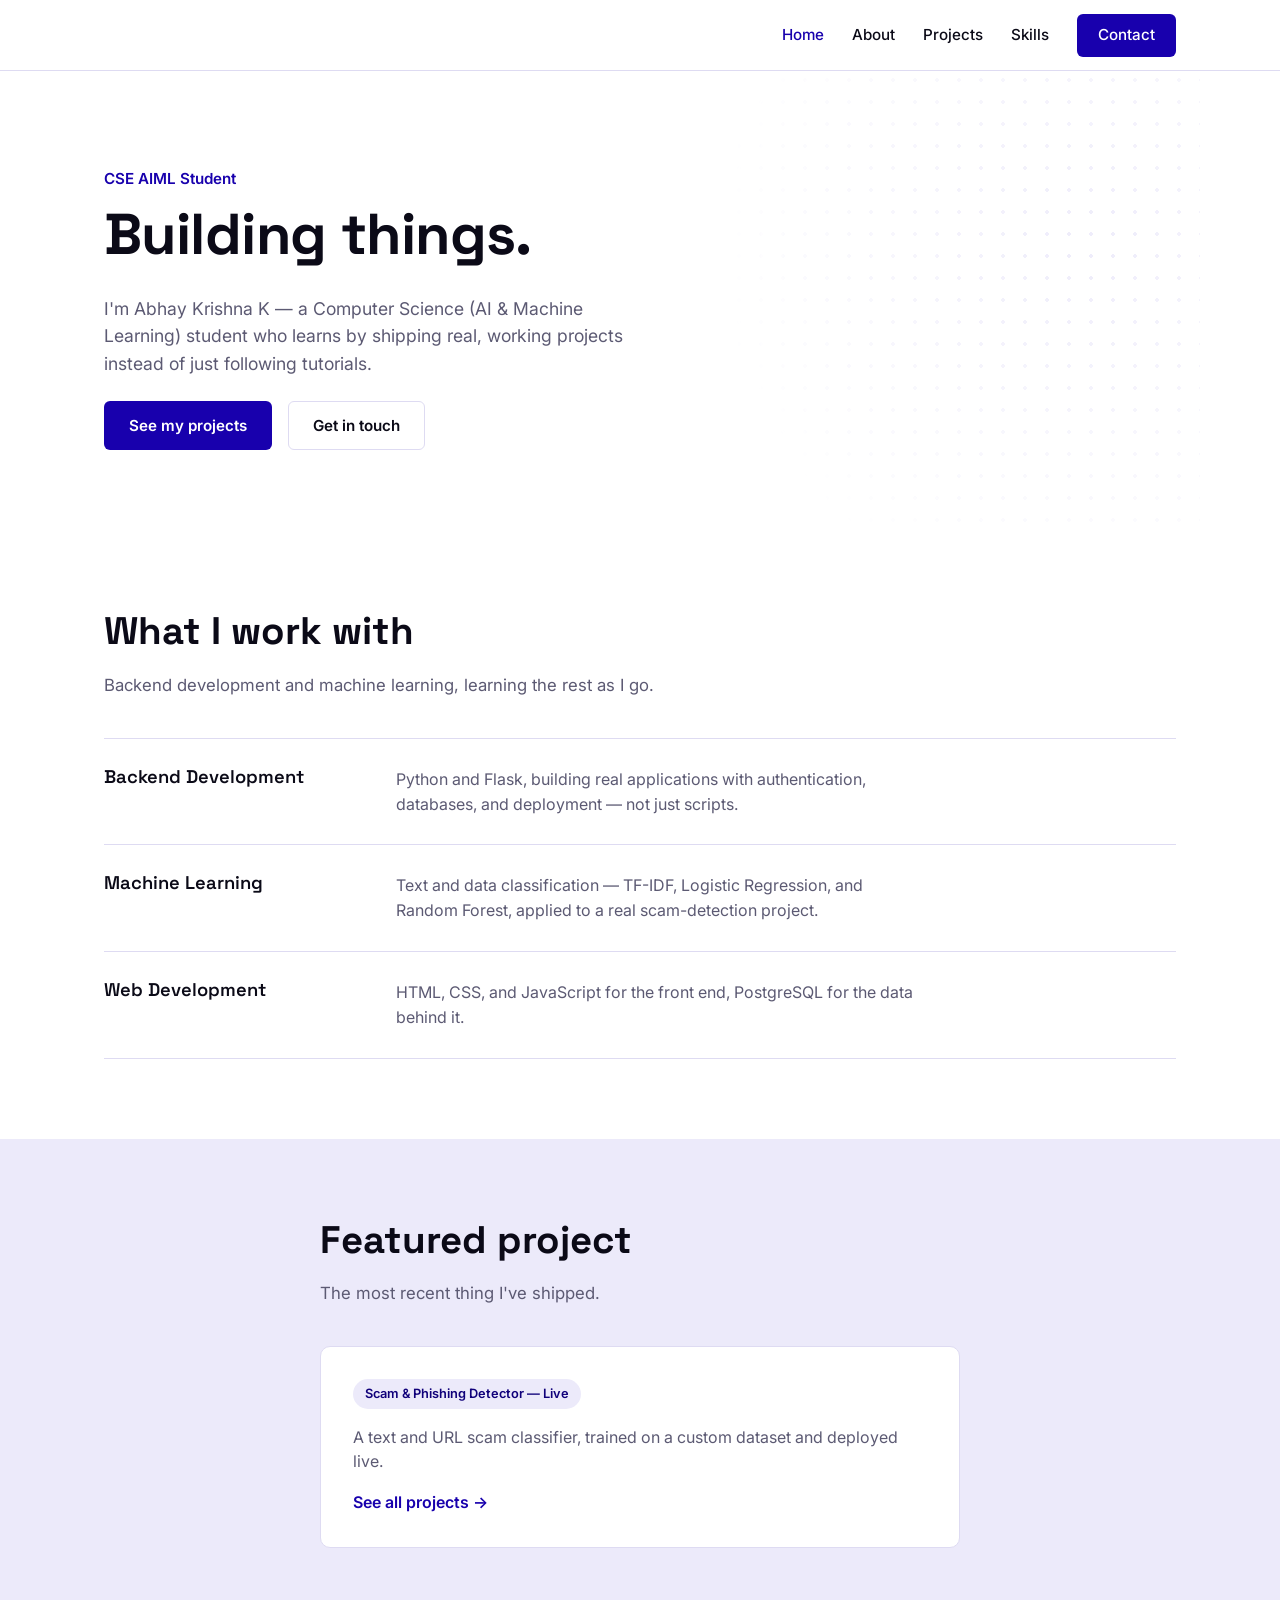
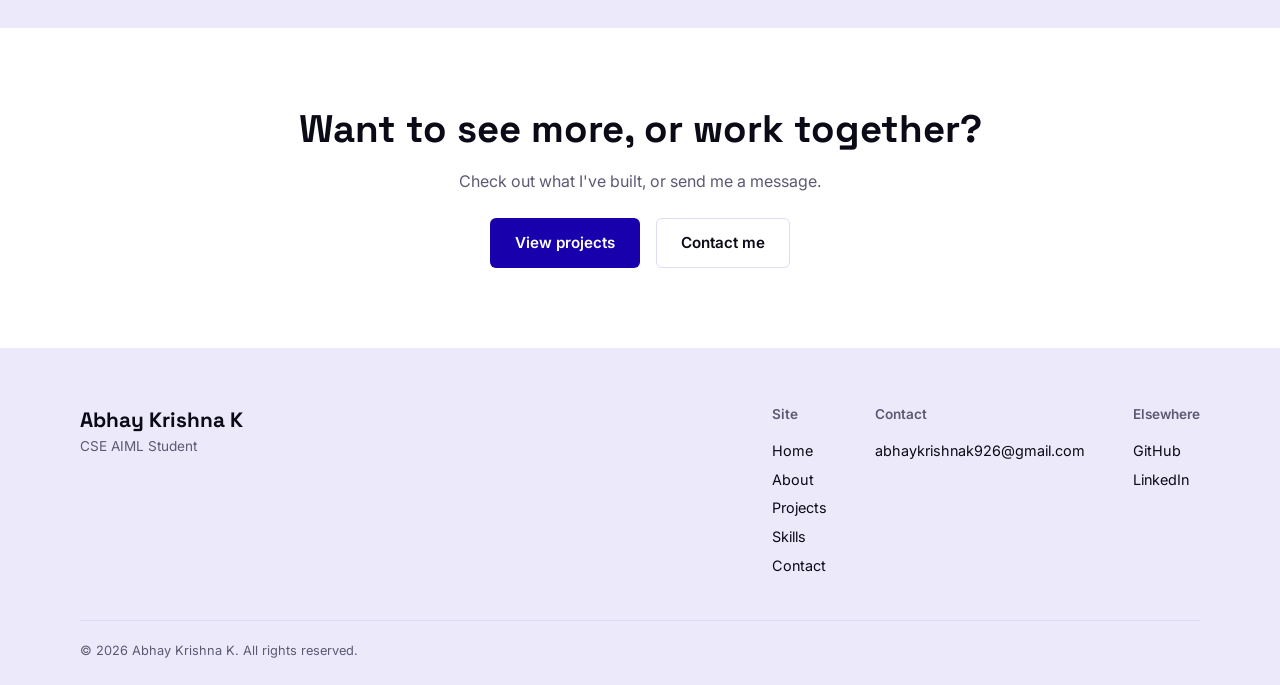
==== index.html @ 6443f4a4 "Initial portfolio" ====
<!DOCTYPE html>
<html lang="en">
<head>
<meta charset="UTF-8">
<meta name="viewport" content="width=device-width, initial-scale=1.0">
<title>Abhay Krishna K — CSE AIML Student</title>
<meta name="description" content="Portfolio of Abhay Krishna K — CSE AIML student, developer of GIBYT and the Scam & Phishing Detector.">
<link rel="preconnect" href="https://fonts.googleapis.com">
<link rel="preconnect" href="https://fonts.gstatic.com" crossorigin>
<link href="https://fonts.googleapis.com/css2?family=Space+Grotesk:wght@500;600;700&family=Inter:wght@400;500;600&display=swap" rel="stylesheet">
<link rel="stylesheet" href="static/css/style.css">
</head>
<body>

<header class="site-header">
  <nav class="navbar" aria-label="Main navigation">
    <a href="index.html" class="brand">
      <span style="font-family: var(--font-display); font-weight: 700; font-size: 1.3rem;"></span>
    </a>
    <button class="nav-toggle" id="navToggle" aria-expanded="false" aria-controls="navLinks" aria-label="Toggle menu">
      <span></span><span></span><span></span>
    </button>
    <div class="nav-links" id="navLinks">
      <a href="index.html" class="active">Home</a>
      <a href="about.html">About</a>
      <a href="projects.html">Projects</a>
      <a href="skills.html">Skills</a>
      <a href="contact.html" class="btn btn-primary nav-login">Contact</a>
    </div>
  </nav>
</header>

<main>

  <section class="hero">
    <div class="hero-grid" aria-hidden="true"></div>
    <div class="hero-inner">
      <p class="eyebrow">CSE AIML Student</p>
      <h1>Building things.</h1>
      <p class="hero-sub">
        I'm Abhay Krishna K — a Computer Science (AI &amp; Machine Learning) student
        who learns by shipping real, working projects instead of just following
        tutorials.
      </p>
      <div class="hero-actions">
        <a href="projects.html" class="btn btn-primary">See my projects</a>
        <a href="contact.html" class="btn btn-ghost">Get in touch</a>
      </div>
    </div>
  </section>

  <section class="section" id="what-i-do">
    <div class="section-head">
      <h2>What I work with</h2>
      <p class="section-lede">Backend development and machine learning, learning the rest as I go.</p>
    </div>

    <ul class="service-list">
      <li class="service-row">
        <h3>Backend Development</h3>
        <p>Python and Flask, building real applications with authentication, databases, and deployment — not just scripts.</p>
      </li>
      <li class="service-row">
        <h3>Machine Learning</h3>
        <p>Text and data classification — TF-IDF, Logistic Regression, and Random Forest, applied to a real scam-detection project.</p>
      </li>
      <li class="service-row">
        <h3>Web Development</h3>
        <p>HTML, CSS, and JavaScript for the front end, PostgreSQL for the data behind it.</p>
      </li>
    </ul>
  </section>

  <section class="section section-tint" id="featured-project">
    <div class="section-head">
      <h2>Featured project</h2>
      <p class="section-lede">The most recent thing I've shipped.</p>
    </div>

    <div class="placeholder-card">
      <span class="status-pill">Scam &amp; Phishing Detector — Live</span>
      <p>A text and URL scam classifier, trained on a custom dataset and deployed live.</p>
      <a href="projects.html" class="text-link">See all projects →</a>
    </div>
  </section>

  <section class="section cta-section">
    <h2>Want to see more, or work together?</h2>
    <p>Check out what I've built, or send me a message.</p>
    <div class="hero-actions">
      <a href="projects.html" class="btn btn-primary">View projects</a>
      <a href="contact.html" class="btn btn-ghost">Contact me</a>
    </div>
  </section>

</main>

<footer class="site-footer">
  <div class="footer-top">
    <div class="footer-brand">
      <span style="font-family: var(--font-display); font-weight: 700; font-size: 1.3rem;">Abhay Krishna K</span>
      <p class="footer-tagline">CSE AIML Student</p>
    </div>
    <div class="footer-links">
      <div class="footer-col">
        <h4>Site</h4>
        <a href="index.html">Home</a>
        <a href="about.html">About</a>
        <a href="projects.html">Projects</a>
        <a href="skills.html">Skills</a>
        <a href="contact.html">Contact</a>
      </div>
      <div class="footer-col">
        <h4>Contact</h4>
        <a href="mailto:abhaykrishnak926@gmail.com">abhaykrishnak926@gmail.com</a>
      </div>
      <div class="footer-col">
        <h4>Elsewhere</h4>
        <a href="https://github.com/abhaykrishnak926-create" target="_blank" rel="noopener">GitHub</a>
        <a href="https://www.linkedin.com/in/abhay-krishna-k-b422a4380" target="_blank" rel="noopener">LinkedIn</a>
      </div>
    </div>
  </div>
  <div class="footer-bottom">
    <p>&copy; <span id="year"></span> Abhay Krishna K. All rights reserved.</p>
  </div>
</footer>

<script src="static/js/script.js"></script>
</body>
</html>
---- static/css/style.css ----
/* ============================
   Gibyt — Design Tokens
   ============================ */
:root {
  --ink: #0B0A17;
  --indigo: #1800AD;
  --indigo-deep: #10007A;
  --indigo-tint: #ECEAFA;
  --slate: #5C5A73;
  --white: #FFFFFF;
  --border: #DEDBF2;

  --font-display: "Space Grotesk", sans-serif;
  --font-body: "Inter", sans-serif;

  --max-width: 1120px;
  --radius-sm: 6px;
  --radius-md: 10px;
}

* { box-sizing: border-box; }

html { scroll-behavior: smooth; }

body {
  margin: 0;
  font-family: var(--font-body);
  color: var(--ink);
  background: var(--white);
  line-height: 1.55;
  -webkit-font-smoothing: antialiased;
}

img { max-width: 100%; display: block; }

a {
  color: inherit;
  text-decoration: none;
}

h1, h2, h3 {
  font-family: var(--font-display);
  font-weight: 700;
  line-height: 1.1;
  margin: 0 0 0.5em;
}

h2 { font-size: clamp(1.8rem, 3vw, 2.4rem); }
h3 { font-size: 1.15rem; font-weight: 600; }

p { margin: 0 0 1em; color: var(--slate); }

.section {
  padding: 5rem 1.5rem;
  max-width: var(--max-width);
  margin: 0 auto;
}

.section-tint {
  max-width: none;
  background: var(--indigo-tint);
}
.section-tint > * { max-width: var(--max-width); margin-left: auto; margin-right: auto; }

.section-head {
  max-width: 640px;
  margin-bottom: 2.5rem;
}
.section-lede { font-size: 1.05rem; }

/* Buttons */
.btn {
  display: inline-block;
  padding: 0.75rem 1.5rem;
  border-radius: var(--radius-sm);
  font-family: var(--font-body);
  font-weight: 600;
  font-size: 0.95rem;
  border: 1.5px solid transparent;
  transition: background-color 0.15s ease, color 0.15s ease, border-color 0.15s ease;
}
.btn-primary {
  background: var(--indigo);
  color: var(--white);
}
.btn-primary:hover { background: var(--indigo-deep); }

.btn-ghost {
  background: transparent;
  color: var(--ink);
  border-color: var(--border);
}
.btn-ghost:hover { border-color: var(--indigo); color: var(--indigo); }

.text-link {
  color: var(--indigo);
  font-weight: 600;
}
.text-link:hover { text-decoration: underline; }

/* ============================
   Header / Navbar
   ============================ */
.site-header {
  position: sticky;
  top: 0;
  background: rgba(255, 255, 255, 0.92);
  backdrop-filter: blur(8px);
  border-bottom: 1px solid var(--border);
  z-index: 100;
}

.navbar {
  max-width: var(--max-width);
  margin: 0 auto;
  padding: 0.85rem 1.5rem;
  display: flex;
  align-items: center;
  justify-content: space-between;
}

.brand-logo { height: 50px; width: auto; }

.nav-links {
  display: flex;
  align-items: center;
  gap: 1.75rem;
}

.nav-links a {
  font-size: 0.95rem;
  font-weight: 500;
  color: var(--ink);
}
.nav-links a.active,
.nav-links a:hover { color: var(--indigo); }

.nav-links a.btn { color: var(--white); }
.nav-links a.btn:hover { color: var(--white); }

.nav-login { padding: 0.55rem 1.25rem; }

.nav-toggle {
  display: none;
  flex-direction: column;
  justify-content: space-between;
  width: 24px;
  height: 18px;
  background: none;
  border: none;
  cursor: pointer;
  padding: 0;
}
.nav-toggle span {
  display: block;
  height: 2px;
  width: 100%;
  background: var(--ink);
}

/* ============================
   Hero
   ============================ */
.hero {
  position: relative;
  overflow: hidden;
  padding: 6rem 1.5rem 5rem;
  max-width: var(--max-width);
  margin: 0 auto;
}

.hero-inner { max-width: 640px; position: relative; z-index: 1; }

.eyebrow {
  color: var(--indigo);
  font-weight: 600;
  font-size: 0.95rem;
  margin-bottom: 0.75rem;
}

.hero h1 {
  font-size: clamp(2.4rem, 5vw, 3.6rem);
  letter-spacing: -0.01em;
}

.hero-sub {
  font-size: 1.1rem;
  max-width: 520px;
}

.hero-actions {
  display: flex;
  gap: 1rem;
  flex-wrap: wrap;
  margin-top: 1.5rem;
}

/* Quiet bit-grid motif — nods to "gigabytes" without being a circuit-board cliche */
.hero-grid {
  position: absolute;
  top: -10%;
  right: -8%;
  width: 60%;
  height: 120%;
  background-image: radial-gradient(var(--indigo-tint) 2px, transparent 2px);
  background-size: 22px 22px;
  mask-image: radial-gradient(circle at 70% 40%, black 0%, transparent 65%);
  -webkit-mask-image: radial-gradient(circle at 70% 40%, black 0%, transparent 65%);
  opacity: 0.9;
  z-index: 0;
}

/* ============================
   What We Do — editorial list
   ============================ */
.service-list {
  list-style: none;
  margin: 0;
  padding: 0;
  border-top: 1px solid var(--border);
}

.service-row {
  display: grid;
  grid-template-columns: 260px 1fr;
  gap: 2rem;
  padding: 1.75rem 0;
  border-bottom: 1px solid var(--border);
}

.service-row h3 { margin: 0; }
.service-row p { margin: 0; max-width: 520px; }

/* ============================
   Placeholder cards (Products / Work teasers)
   ============================ */
.placeholder-card {
  background: var(--white);
  border: 1px solid var(--border);
  border-radius: var(--radius-md);
  padding: 2rem;
  max-width: 640px;
}

.status-pill {
  display: inline-block;
  background: var(--indigo-tint);
  color: var(--indigo-deep);
  font-size: 0.8rem;
  font-weight: 600;
  padding: 0.3rem 0.75rem;
  border-radius: 999px;
  margin-bottom: 1rem;
}
.status-pill-muted {
  background: #F1F0F5;
  color: var(--slate);
}

/* ============================
   Why Gibyt — dark band
   ============================ */
.section-dark {
  max-width: none;
  background: var(--ink);
  color: var(--white);
  padding: 5rem 1.5rem;
}
.why-inner {
  max-width: 640px;
  margin: 0 auto;
}
.section-dark h2 { color: var(--white); }
.section-dark p { color: #C9C7DA; font-size: 1.1rem; }

/* ============================
   CTA
   ============================ */
.cta-section {
  text-align: center;
}
.cta-section .hero-actions { justify-content: center; }
.cta-section p { max-width: 480px; margin-left: auto; margin-right: auto; }

/* ============================
   Footer
   ============================ */
.site-footer {
  background: var(--indigo-tint);
  padding: 3.5rem 1.5rem 1.5rem;
}

.footer-top {
  max-width: var(--max-width);
  margin: 0 auto;
  display: flex;
  flex-wrap: wrap;
  justify-content: space-between;
  gap: 3rem;
  padding-bottom: 2.5rem;
  border-bottom: 1px solid var(--border);
}

.footer-logo { height: 50px; margin-bottom: 0.75rem; }
.footer-tagline { font-size: 0.85rem; color: var(--slate); margin: 0; }

.footer-links {
  display: flex;
  gap: 3rem;
  flex-wrap: wrap;
}

.footer-col h4 {
  font-family: var(--font-body);
  font-size: 0.85rem;
  font-weight: 600;
  color: var(--slate);
  margin: 0 0 0.75rem;
}
.footer-col a {
  display: block;
  font-size: 0.9rem;
  padding: 0.2rem 0;
  color: var(--ink);
}
.footer-col a:hover { color: var(--indigo); }

.footer-bottom {
  max-width: var(--max-width);
  margin: 0 auto;
  padding-top: 1.25rem;
}
.footer-bottom p {
  font-size: 0.8rem;
  color: var(--slate);
  margin: 0;
}

/* ============================
   Responsive
   ============================ */
@media (max-width: 860px) {
  .service-row {
    grid-template-columns: 1fr;
    gap: 0.5rem;
  }
}

@media (max-width: 720px) {
  .nav-toggle { display: flex; }

  .nav-links {
    position: absolute;
    top: 100%;
    left: 0;
    right: 0;
    background: var(--white);
    border-bottom: 1px solid var(--border);
    flex-direction: column;
    align-items: flex-start;
    gap: 0;
    padding: 0.5rem 1.5rem 1.25rem;
    display: none;
  }
  .nav-links.open { display: flex; }
  .nav-links a { width: 100%; padding: 0.6rem 0; }
  .nav-links a.btn { width: auto; margin-top: 0.5rem; }

  .hero-grid { width: 90%; opacity: 0.6; }
}

/* Reduced motion */
@media (prefers-reduced-motion: reduce) {
  html { scroll-behavior: auto; }
  .btn, .nav-links a { transition: none; }
}

/* Visible keyboard focus */
a:focus-visible,
button:focus-visible {
  outline: 2px solid var(--indigo);
  outline-offset: 2px;
}

/* ============================
   Interior page hero (About / Work / Products / Careers / Contact)
   ============================ */
.page-hero {
  max-width: var(--max-width);
  margin: 0 auto;
  padding: 4rem 1.5rem 2.5rem;
}
.page-hero h1 {
  font-size: clamp(2rem, 4vw, 2.8rem);
}
.page-hero .hero-sub { max-width: 560px; }

/* ============================
   About page
   ============================ */
.about-grid {
  display: grid;
  grid-template-columns: repeat(2, 1fr);
  gap: 2.5rem 3rem;
}
.about-block h3 { color: var(--indigo-deep); }
.value-list {
  margin: 0;
  padding-left: 1.1rem;
  color: var(--slate);
}
.value-list li { margin-bottom: 0.4rem; }

.placeholder-card-wide { max-width: 720px; }

/* ============================
   Products page
   ============================ */
.product-grid {
  display: grid;
  grid-template-columns: repeat(auto-fit, minmax(260px, 1fr));
  gap: 1.5rem;
}
.product-card {
  border: 1px solid var(--border);
  border-radius: var(--radius-md);
  padding: 1.75rem;
}
.product-card h3 { margin-bottom: 0.4rem; }

/* ============================
   Contact page
   ============================ */
.contact-section {
  display: grid;
  grid-template-columns: 1.4fr 1fr;
  gap: 3rem;
  align-items: start;
}

.contact-form {
  display: flex;
  flex-direction: column;
  gap: 1.25rem;
}

.form-row {
  display: flex;
  flex-direction: column;
  gap: 0.4rem;
}
.form-row label {
  font-size: 0.9rem;
  font-weight: 600;
}
.form-row input,
.form-row textarea {
  font-family: var(--font-body);
  font-size: 1rem;
  padding: 0.7rem 0.9rem;
  border: 1.5px solid var(--border);
  border-radius: var(--radius-sm);
  background: var(--white);
  color: var(--ink);
  resize: vertical;
}
.form-row input:focus,
.form-row textarea:focus {
  outline: none;
  border-color: var(--indigo);
}
.form-row.invalid input,
.form-row.invalid textarea {
  border-color: #C0304A;
}
.form-error {
  font-size: 0.82rem;
  color: #C0304A;
  min-height: 1em;
}

.contact-form .btn { align-self: flex-start; }

.form-status {
  font-size: 0.9rem;
  color: var(--indigo-deep);
  min-height: 1.2em;
}

.contact-info {
  display: flex;
  flex-direction: column;
  gap: 1.75rem;
  padding-top: 0.25rem;
}
.contact-info h4 {
  font-family: var(--font-body);
  font-size: 0.85rem;
  font-weight: 600;
  color: var(--slate);
  margin: 0 0 0.5rem;
}
.contact-info a {
  display: block;
  color: var(--indigo);
  font-weight: 500;
  padding: 0.15rem 0;
}

@media (max-width: 780px) {
  .about-grid { grid-template-columns: 1fr; }
  .contact-section { grid-template-columns: 1fr; }
}

/* ============================
   Auth (Login / Signup)
   ============================ */
.auth-section {
  max-width: 480px;
  padding-top: 1rem;
}
.auth-card {
  border: 1px solid var(--border);
  border-radius: var(--radius-md);
  padding: 2rem;
}
.auth-row-between {
  display: flex;
  align-items: center;
  justify-content: space-between;
  gap: 1rem;
  font-size: 0.9rem;
}
.checkbox-row {
  display: flex;
  align-items: center;
  gap: 0.5rem;
  font-weight: 500;
  color: var(--slate);
}
.checkbox-row input { margin: 0; }
.auth-switch {
  font-size: 0.9rem;
  margin: 0.5rem 0 0;
}

/* ============================
   Flash messages
   ============================ */
.flash-messages {
  max-width: var(--max-width);
  margin: 0 auto;
  padding: 1rem 1.5rem 0;
}
.flash {
  border-radius: var(--radius-sm);
  padding: 0.75rem 1rem;
  font-size: 0.9rem;
  font-weight: 500;
  margin: 0 0 0.75rem;
}
.flash-success {
  background: var(--indigo-tint);
  color: var(--indigo-deep);
}
.flash-error {
  background: #FBE9ED;
  color: #C0304A;
}
.flash-info {
  background: #F1F0F5;
  color: var(--slate);
}

.settings-grid {
  display: grid;
  grid-template-columns: repeat(auto-fit, minmax(260px, 1fr));
  gap: 1.5rem;
}
.settings-grid .auth-card {
  background: var(--white);
}
.settings-grid h3 {
  margin-bottom: 1rem;
}

/* ============================
   Portfolio: profile photo
   ============================ */
.profile-photo {
  width: 220px;
  height: 220px;
  border-radius: 50%;
  object-fit: cover;
  border: 3px solid var(--indigo-tint);
}
.about-intro {
  display: grid;
  grid-template-columns: 220px 1fr;
  gap: 2.5rem;
  align-items: start;
  margin-bottom: 3rem;
}
@media (max-width: 780px) {
  .about-intro { grid-template-columns: 1fr; justify-items: center; text-align: center; }
}

/* ============================
   Portfolio: skill tags
   ============================ */
.skill-group {
  margin-bottom: 2.5rem;
}
.skill-group h3 {
  color: var(--indigo-deep);
  margin-bottom: 1rem;
}
.skill-tags {
  display: flex;
  flex-wrap: wrap;
  gap: 0.6rem;
  list-style: none;
  margin: 0;
  padding: 0;
}
.skill-tag {
  background: var(--indigo-tint);
  color: var(--indigo-deep);
  font-size: 0.9rem;
  font-weight: 500;
  padding: 0.5rem 1rem;
  border-radius: 999px;
}
.skill-tag.learning {
  background: #F1F0F5;
  color: var(--slate);
}

/* ============================
   Case studies (Our Work)
   ============================ */
.case-study {
  max-width: 720px;
  border: 1px solid var(--border);
  border-radius: var(--radius-md);
  padding: 2rem;
  margin-bottom: 1.5rem;
}
.case-header {
  display: flex;
  align-items: center;
  justify-content: space-between;
  gap: 1rem;
  margin-bottom: 1rem;
}
.case-header h3 { margin: 0; }
.case-field { margin-bottom: 0.6rem; }
.case-field strong { color: var(--ink); }
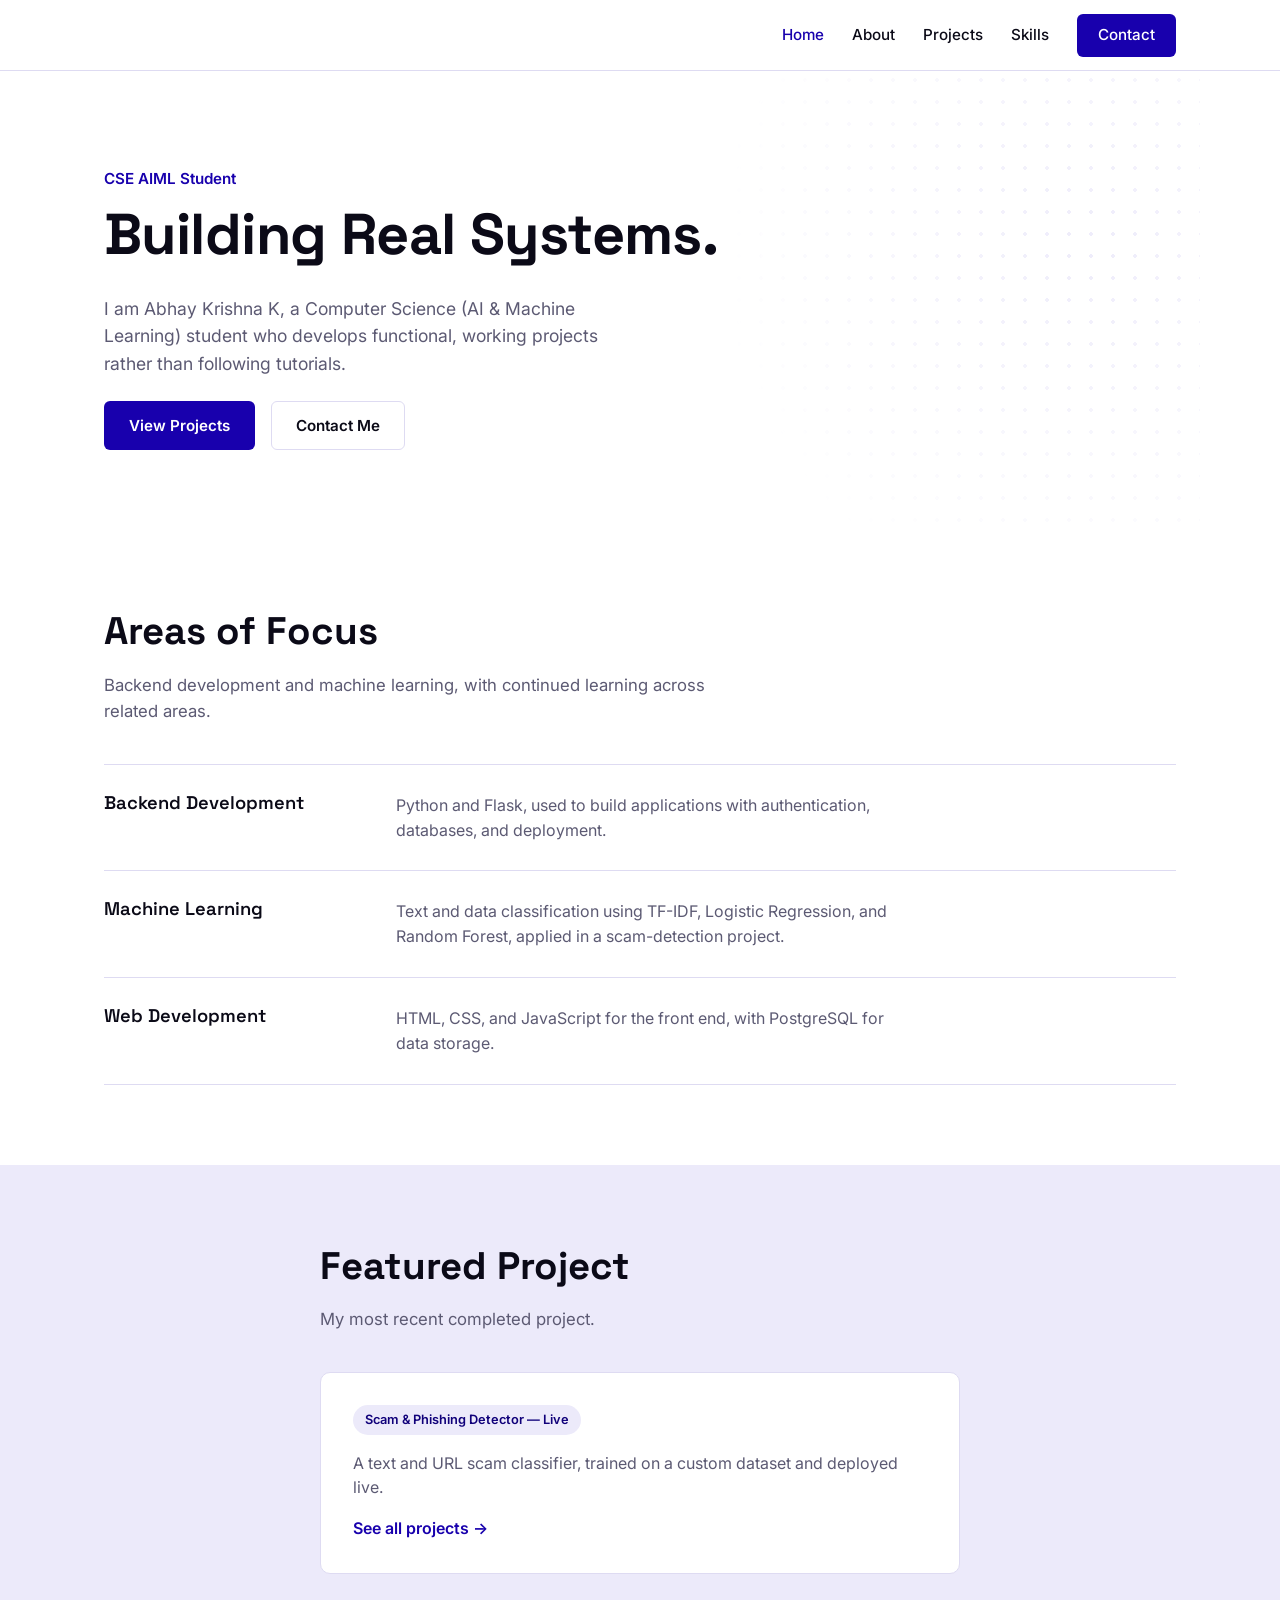
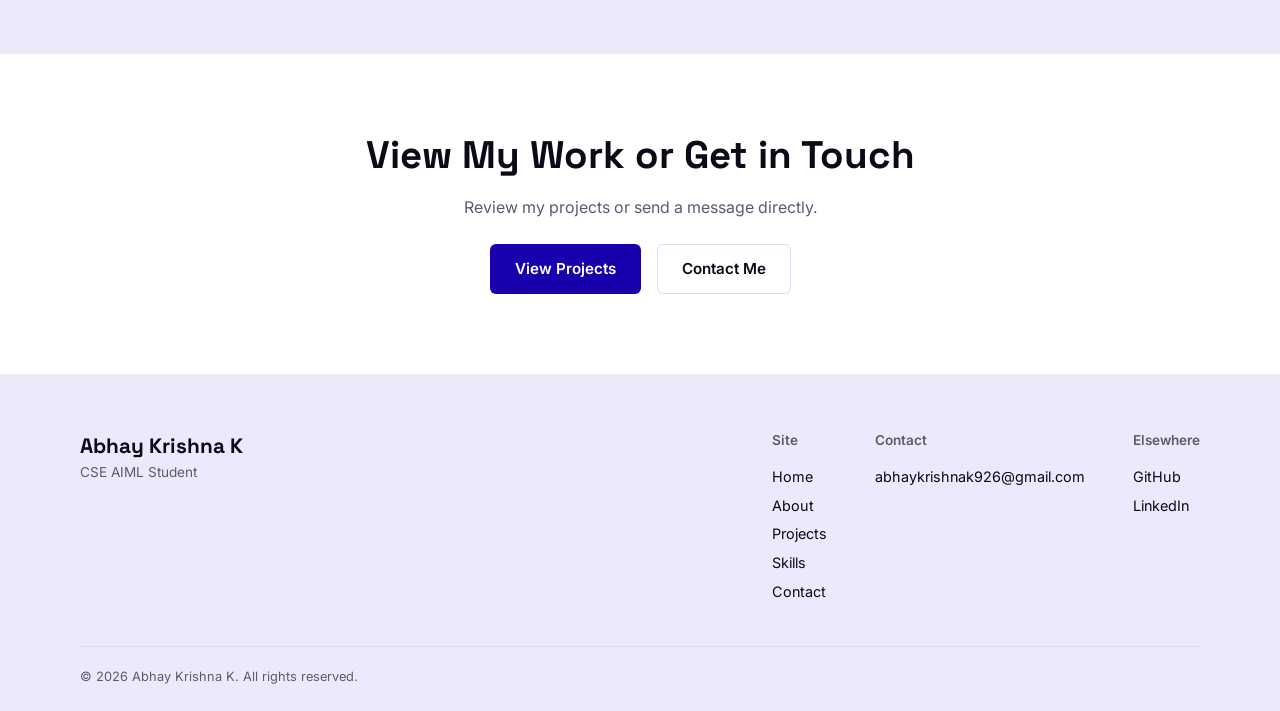
==== commit fe50bc4e: "Update content" ====
--- a/index.html
+++ b/index.html
@@ -36,45 +36,45 @@
     <div class="hero-grid" aria-hidden="true"></div>
     <div class="hero-inner">
       <p class="eyebrow">CSE AIML Student</p>
-      <h1>Building things.</h1>
+      <h1>Building Real Systems.</h1>
       <p class="hero-sub">
-        I'm Abhay Krishna K — a Computer Science (AI &amp; Machine Learning) student
-        who learns by shipping real, working projects instead of just following
-        tutorials.
+        I am Abhay Krishna K, a Computer Science (AI &amp; Machine Learning)
+        student who develops functional, working projects rather than
+        following tutorials.
       </p>
       <div class="hero-actions">
-        <a href="projects.html" class="btn btn-primary">See my projects</a>
-        <a href="contact.html" class="btn btn-ghost">Get in touch</a>
+        <a href="projects.html" class="btn btn-primary">View Projects</a>
+        <a href="contact.html" class="btn btn-ghost">Contact Me</a>
       </div>
     </div>
   </section>
 
   <section class="section" id="what-i-do">
     <div class="section-head">
-      <h2>What I work with</h2>
-      <p class="section-lede">Backend development and machine learning, learning the rest as I go.</p>
+      <h2>Areas of Focus</h2>
+      <p class="section-lede">Backend development and machine learning, with continued learning across related areas.</p>
     </div>
 
     <ul class="service-list">
       <li class="service-row">
         <h3>Backend Development</h3>
-        <p>Python and Flask, building real applications with authentication, databases, and deployment — not just scripts.</p>
+        <p>Python and Flask, used to build applications with authentication, databases, and deployment.</p>
       </li>
       <li class="service-row">
         <h3>Machine Learning</h3>
-        <p>Text and data classification — TF-IDF, Logistic Regression, and Random Forest, applied to a real scam-detection project.</p>
+        <p>Text and data classification using TF-IDF, Logistic Regression, and Random Forest, applied in a scam-detection project.</p>
       </li>
       <li class="service-row">
         <h3>Web Development</h3>
-        <p>HTML, CSS, and JavaScript for the front end, PostgreSQL for the data behind it.</p>
+        <p>HTML, CSS, and JavaScript for the front end, with PostgreSQL for data storage.</p>
       </li>
     </ul>
   </section>
 
   <section class="section section-tint" id="featured-project">
     <div class="section-head">
-      <h2>Featured project</h2>
-      <p class="section-lede">The most recent thing I've shipped.</p>
+      <h2>Featured Project</h2>
+      <p class="section-lede">My most recent completed project.</p>
     </div>
 
     <div class="placeholder-card">
@@ -85,11 +85,11 @@
   </section>
 
   <section class="section cta-section">
-    <h2>Want to see more, or work together?</h2>
-    <p>Check out what I've built, or send me a message.</p>
+    <h2>View My Work or Get in Touch</h2>
+    <p>Review my projects or send a message directly.</p>
     <div class="hero-actions">
-      <a href="projects.html" class="btn btn-primary">View projects</a>
-      <a href="contact.html" class="btn btn-ghost">Contact me</a>
+      <a href="projects.html" class="btn btn-primary">View Projects</a>
+      <a href="contact.html" class="btn btn-ghost">Contact Me</a>
     </div>
   </section>
 
@@ -128,4 +128,4 @@
 
 <script src="static/js/script.js"></script>
 </body>
-</html>
+</html>
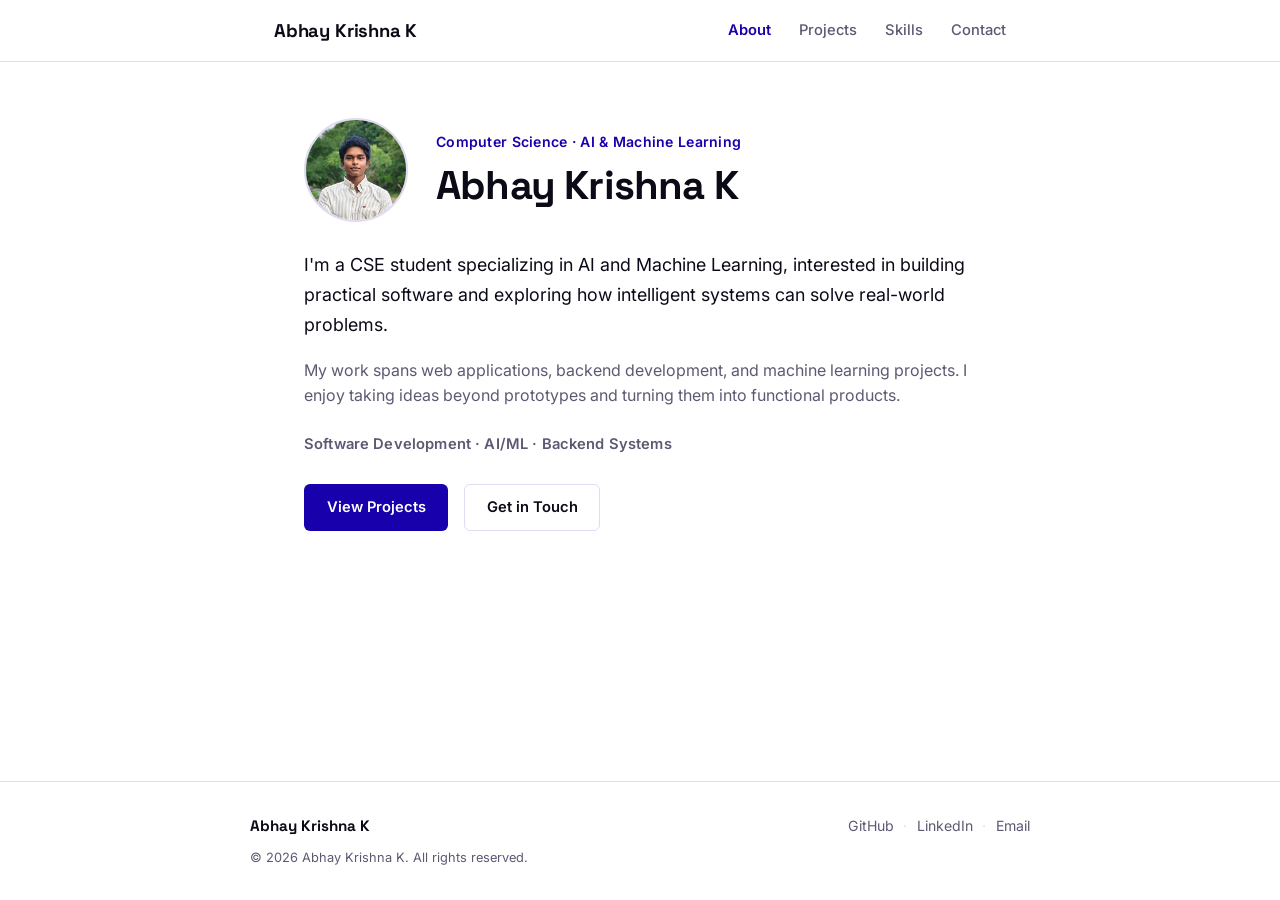
==== commit 5bd9845d: "1.1" ====
--- a/index.html
+++ b/index.html
@@ -3,129 +3,13 @@
 <head>
 <meta charset="UTF-8">
 <meta name="viewport" content="width=device-width, initial-scale=1.0">
-<title>Abhay Krishna K — CSE AIML Student</title>
-<meta name="description" content="Portfolio of Abhay Krishna K — CSE AIML student, developer of GIBYT and the Scam & Phishing Detector.">
-<link rel="preconnect" href="https://fonts.googleapis.com">
-<link rel="preconnect" href="https://fonts.gstatic.com" crossorigin>
-<link href="https://fonts.googleapis.com/css2?family=Space+Grotesk:wght@500;600;700&family=Inter:wght@400;500;600&display=swap" rel="stylesheet">
-<link rel="stylesheet" href="static/css/style.css">
+<title>Abhay Krishna K</title>
+<meta name="description" content="Portfolio of Abhay Krishna K — CSE student specializing in AI and Machine Learning.">
+<meta http-equiv="refresh" content="0; url=about.html">
+<link rel="canonical" href="about.html">
+<script>window.location.replace("about.html");</script>
 </head>
 <body>
-
-<header class="site-header">
-  <nav class="navbar" aria-label="Main navigation">
-    <a href="index.html" class="brand">
-      <span style="font-family: var(--font-display); font-weight: 700; font-size: 1.3rem;"></span>
-    </a>
-    <button class="nav-toggle" id="navToggle" aria-expanded="false" aria-controls="navLinks" aria-label="Toggle menu">
-      <span></span><span></span><span></span>
-    </button>
-    <div class="nav-links" id="navLinks">
-      <a href="index.html" class="active">Home</a>
-      <a href="about.html">About</a>
-      <a href="projects.html">Projects</a>
-      <a href="skills.html">Skills</a>
-      <a href="contact.html" class="btn btn-primary nav-login">Contact</a>
-    </div>
-  </nav>
-</header>
-
-<main>
-
-  <section class="hero">
-    <div class="hero-grid" aria-hidden="true"></div>
-    <div class="hero-inner">
-      <p class="eyebrow">CSE AIML Student</p>
-      <h1>Building Real Systems.</h1>
-      <p class="hero-sub">
-        I am Abhay Krishna K, a Computer Science (AI &amp; Machine Learning)
-        student who develops functional, working projects rather than
-        following tutorials.
-      </p>
-      <div class="hero-actions">
-        <a href="projects.html" class="btn btn-primary">View Projects</a>
-        <a href="contact.html" class="btn btn-ghost">Contact Me</a>
-      </div>
-    </div>
-  </section>
-
-  <section class="section" id="what-i-do">
-    <div class="section-head">
-      <h2>Areas of Focus</h2>
-      <p class="section-lede">Backend development and machine learning, with continued learning across related areas.</p>
-    </div>
-
-    <ul class="service-list">
-      <li class="service-row">
-        <h3>Backend Development</h3>
-        <p>Python and Flask, used to build applications with authentication, databases, and deployment.</p>
-      </li>
-      <li class="service-row">
-        <h3>Machine Learning</h3>
-        <p>Text and data classification using TF-IDF, Logistic Regression, and Random Forest, applied in a scam-detection project.</p>
-      </li>
-      <li class="service-row">
-        <h3>Web Development</h3>
-        <p>HTML, CSS, and JavaScript for the front end, with PostgreSQL for data storage.</p>
-      </li>
-    </ul>
-  </section>
-
-  <section class="section section-tint" id="featured-project">
-    <div class="section-head">
-      <h2>Featured Project</h2>
-      <p class="section-lede">My most recent completed project.</p>
-    </div>
-
-    <div class="placeholder-card">
-      <span class="status-pill">Scam &amp; Phishing Detector — Live</span>
-      <p>A text and URL scam classifier, trained on a custom dataset and deployed live.</p>
-      <a href="projects.html" class="text-link">See all projects →</a>
-    </div>
-  </section>
-
-  <section class="section cta-section">
-    <h2>View My Work or Get in Touch</h2>
-    <p>Review my projects or send a message directly.</p>
-    <div class="hero-actions">
-      <a href="projects.html" class="btn btn-primary">View Projects</a>
-      <a href="contact.html" class="btn btn-ghost">Contact Me</a>
-    </div>
-  </section>
-
-</main>
-
-<footer class="site-footer">
-  <div class="footer-top">
-    <div class="footer-brand">
-      <span style="font-family: var(--font-display); font-weight: 700; font-size: 1.3rem;">Abhay Krishna K</span>
-      <p class="footer-tagline">CSE AIML Student</p>
-    </div>
-    <div class="footer-links">
-      <div class="footer-col">
-        <h4>Site</h4>
-        <a href="index.html">Home</a>
-        <a href="about.html">About</a>
-        <a href="projects.html">Projects</a>
-        <a href="skills.html">Skills</a>
-        <a href="contact.html">Contact</a>
-      </div>
-      <div class="footer-col">
-        <h4>Contact</h4>
-        <a href="mailto:abhaykrishnak926@gmail.com">abhaykrishnak926@gmail.com</a>
-      </div>
-      <div class="footer-col">
-        <h4>Elsewhere</h4>
-        <a href="https://github.com/abhaykrishnak926-create" target="_blank" rel="noopener">GitHub</a>
-        <a href="https://www.linkedin.com/in/abhay-krishna-k-b422a4380" target="_blank" rel="noopener">LinkedIn</a>
-      </div>
-    </div>
-  </div>
-  <div class="footer-bottom">
-    <p>&copy; <span id="year"></span> Abhay Krishna K. All rights reserved.</p>
-  </div>
-</footer>
-
-<script src="static/js/script.js"></script>
+<p>Redirecting to <a href="about.html">About</a>...</p>
 </body>
 </html>
